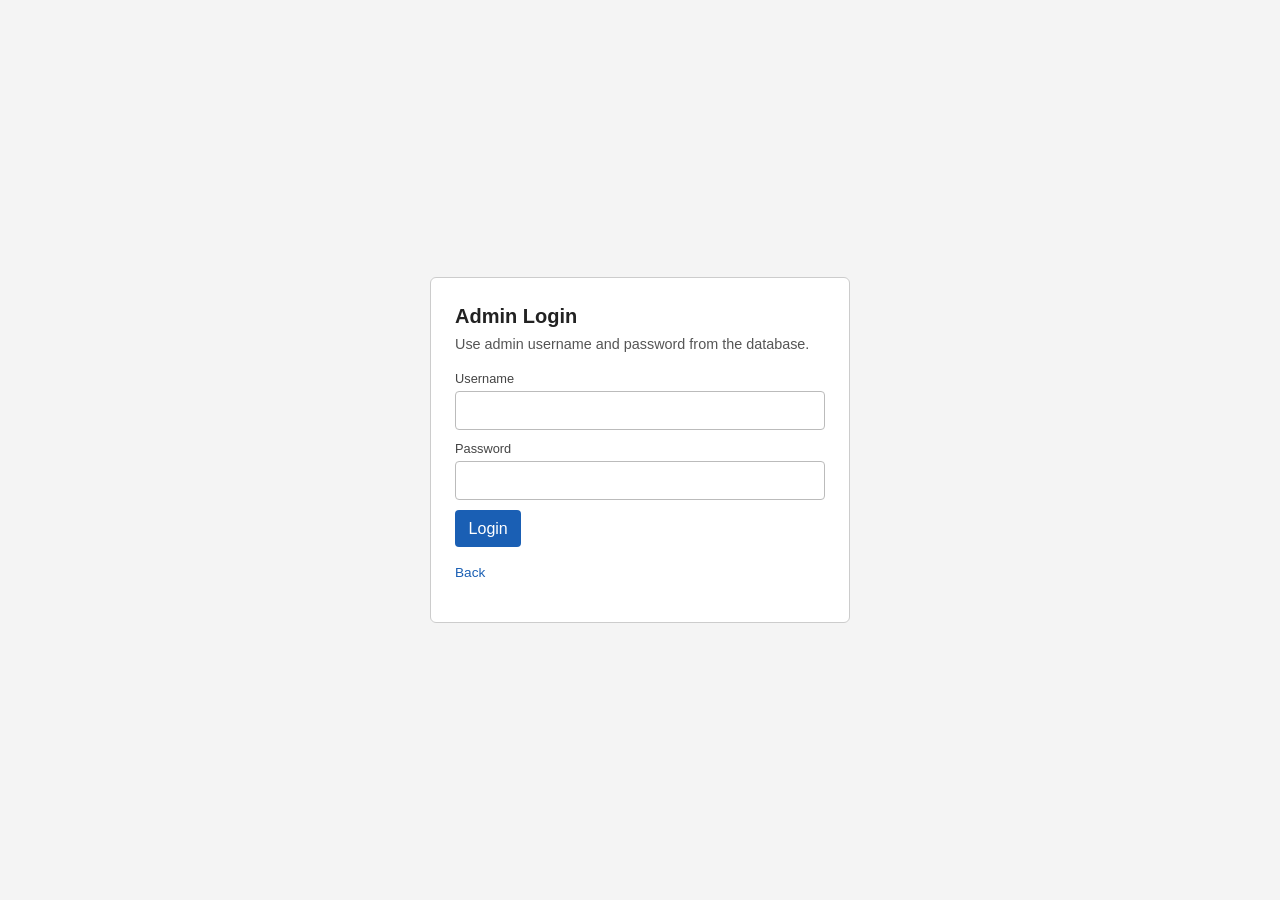
==== src/main/resources/static/admin-login.html @ 3849487b "e" ====
<!DOCTYPE html>
<html lang="en">
<head>
  <meta charset="UTF-8">
  <meta name="viewport" content="width=device-width, initial-scale=1.0">
  <title>Admin Login</title>
  <link rel="stylesheet" href="css/style.css">
</head>
<body class="center-page">
  <div class="card">
    <h1>Admin Login</h1>
    <p>Use admin username and password from the database.</p>
    <div id="msg" class="msg hidden"></div>
    <form id="form">
      <label>Username</label>
      <input id="username" required>
      <label>Password</label>
      <input id="password" type="password" required>
      <button class="btn" type="submit">Login</button>
    </form>
    <p style="margin-top:1rem;font-size:0.85rem"><a href="index.html">Back</a></p>
  </div>
  <script src="js/api.js"></script>
  <script>
    document.getElementById('form').addEventListener('submit', async e => {
      e.preventDefault();
      const msg = document.getElementById('msg');
      hideMsg(msg);
      try {
        const res = await api('/auth/admin/login', {
          method: 'POST',
          body: JSON.stringify({
            username: document.getElementById('username').value,
            password: document.getElementById('password').value
          })
        });
        if (!res.success) throw new Error(res.message);
        saveSession({ role: 'ADMIN', id: res.id, name: res.name });
        location.href = 'admin.html';
      } catch (err) {
        showMsg(msg, err.message, 'err');
      }
    });
  </script>
</body>
</html>
---- src/main/resources/static/css/style.css ----
* { box-sizing: border-box; margin: 0; padding: 0; }
body { font-family: Arial, sans-serif; background: #f4f4f4; color: #222; line-height: 1.4; }
a { color: #1a5fb4; text-decoration: none; }
a:hover { text-decoration: underline; }

.center-page { min-height: 100vh; display: flex; align-items: center; justify-content: center; padding: 1rem; }
.card { background: #fff; border: 1px solid #ccc; border-radius: 6px; padding: 1.5rem; width: 100%; max-width: 420px; }
.card h1 { font-size: 1.25rem; margin-bottom: 0.25rem; }
.card p { color: #555; font-size: 0.9rem; margin-bottom: 1rem; }

.layout { display: flex; min-height: 100vh; }
.sidebar { width: 200px; background: #2c3e50; color: #fff; padding: 1rem 0; flex-shrink: 0; }
.sidebar h2 { font-size: 0.95rem; padding: 0 1rem 0.75rem; border-bottom: 1px solid #445; margin-bottom: 0.5rem; }
.sidebar button, .sidebar a { display: block; width: 100%; text-align: left; background: none; border: none; color: #ddd; padding: 0.55rem 1rem; cursor: pointer; font-size: 0.85rem; }
.sidebar button:hover, .sidebar a:hover { background: #34495e; color: #fff; text-decoration: none; }
.sidebar .active { background: #1a5fb4; color: #fff; }
.sidebar .logout { margin-top: 1rem; border-top: 1px solid #445; padding-top: 0.5rem; color: #f88; }

.main { flex: 1; padding: 1rem 1.25rem; overflow: auto; }
.main h1 { font-size: 1.2rem; margin-bottom: 0.75rem; }
.panel { display: none; }
.panel.active { display: block; }

.row { display: flex; gap: 0.75rem; flex-wrap: wrap; margin-bottom: 0.75rem; }
.stats { display: flex; gap: 0.75rem; flex-wrap: wrap; margin-bottom: 1rem; }
.stat { background: #fff; border: 1px solid #ccc; border-radius: 4px; padding: 0.75rem 1rem; min-width: 120px; }
.stat strong { display: block; font-size: 1.1rem; }
.stat span { font-size: 0.75rem; color: #666; }

label { display: block; font-size: 0.8rem; margin-bottom: 0.2rem; color: #444; }
input, select, textarea, button.btn { font: inherit; }
input, select, textarea { width: 100%; padding: 0.45rem 0.5rem; border: 1px solid #bbb; border-radius: 4px; margin-bottom: 0.65rem; }
textarea { min-height: 80px; font-family: monospace; font-size: 0.8rem; }
.btn { background: #1a5fb4; color: #fff; border: none; border-radius: 4px; padding: 0.45rem 0.85rem; cursor: pointer; }
.btn:hover { background: #155a9c; }
.btn.secondary { background: #666; }
.btn.danger { background: #b33; }
.btn-sm { font-size: 0.8rem; padding: 0.3rem 0.55rem; }

table { width: 100%; border-collapse: collapse; background: #fff; font-size: 0.85rem; }
th, td { border: 1px solid #ccc; padding: 0.45rem 0.5rem; text-align: left; }
th { background: #e8e8e8; }
tr:nth-child(even) { background: #fafafa; }
.table-wrap { overflow: auto; margin-bottom: 1rem; }

.msg { padding: 0.5rem 0.75rem; border-radius: 4px; margin-bottom: 0.75rem; font-size: 0.85rem; }
.msg.ok { background: #e6f4ea; border: 1px solid #8bc; }
.msg.err { background: #fde8e8; border: 1px solid #d88; }
.msg.info { background: #eef5ff; border: 1px solid #9bf; }

.grid-2 { display: grid; grid-template-columns: 1fr 1fr; gap: 0.75rem; }
@media (max-width: 700px) { .layout { flex-direction: column; } .sidebar { width: 100%; } .grid-2 { grid-template-columns: 1fr; } }

.check-list { background: #fff; border: 1px solid #ccc; border-radius: 4px; padding: 0.5rem; max-height: 260px; overflow: auto; }
.check-list label { display: flex; gap: 0.5rem; align-items: flex-start; padding: 0.35rem 0; border-bottom: 1px solid #eee; font-size: 0.82rem; cursor: pointer; }
.check-list input { width: auto; margin: 0.15rem 0 0; }
.section-title { font-size: 0.95rem; margin: 0.75rem 0 0.35rem; }

.home-links { display: flex; flex-direction: column; gap: 0.75rem; margin-top: 1rem; }
.home-links a { display: block; text-align: center; padding: 0.75rem; background: #1a5fb4; color: #fff; border-radius: 4px; }
.home-links a.secondary { background: #555; }

.hidden { display: none !important; }
.detail-box { background: #fff; border: 1px solid #ccc; border-radius: 4px; padding: 0.75rem; margin-top: 0.75rem; font-size: 0.82rem; white-space: pre-wrap; }
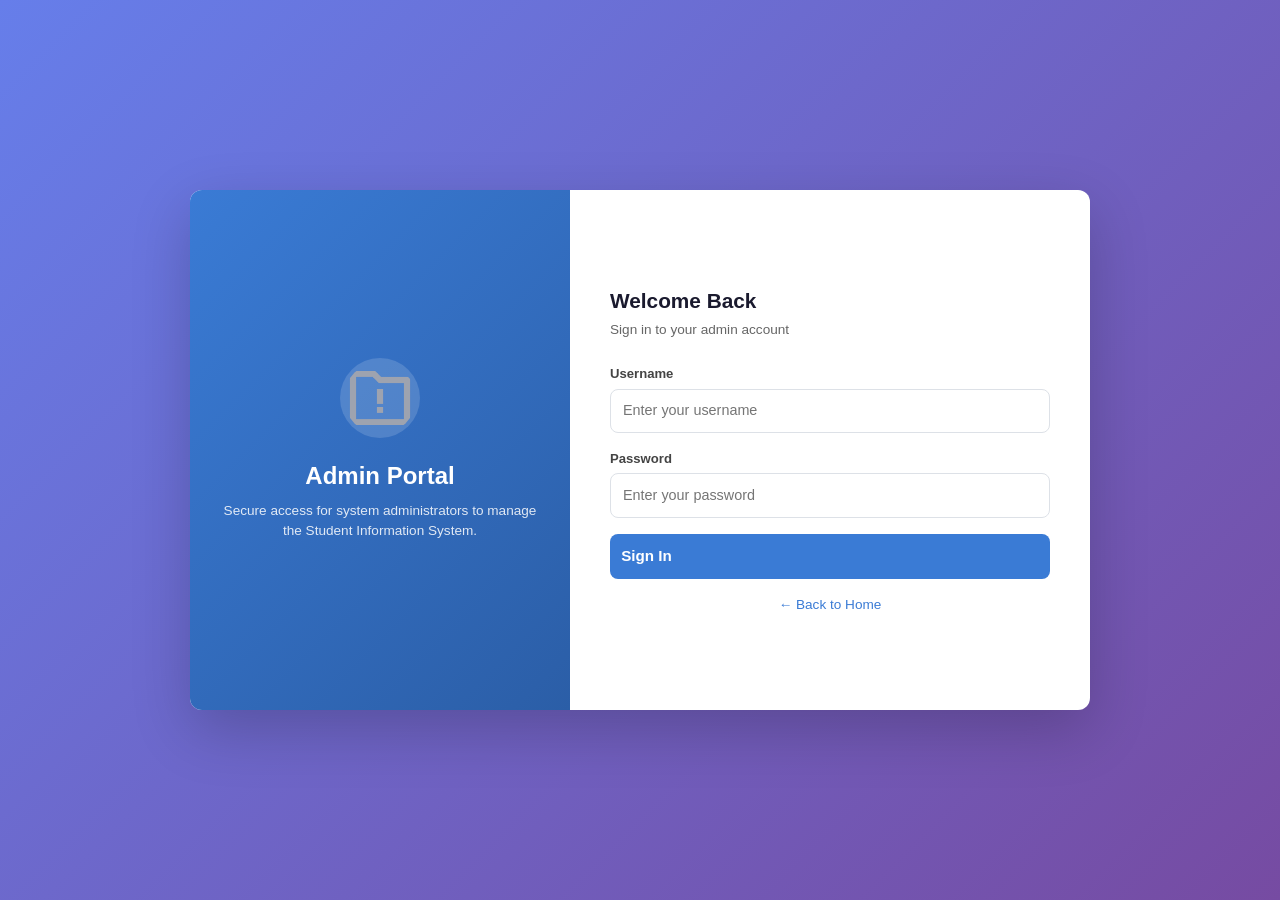
==== commit a6458887: "ui design update" ====
--- a/src/main/resources/static/admin-login.html
+++ b/src/main/resources/static/admin-login.html
@@ -3,22 +3,29 @@
 <head>
   <meta charset="UTF-8">
   <meta name="viewport" content="width=device-width, initial-scale=1.0">
-  <title>Admin Login</title>
+  <title>Admin Login - SIS</title>
   <link rel="stylesheet" href="css/style.css">
 </head>
 <body class="center-page">
-  <div class="card">
-    <h1>Admin Login</h1>
-    <p>Use admin username and password from the database.</p>
-    <div id="msg" class="msg hidden"></div>
-    <form id="form">
-      <label>Username</label>
-      <input id="username" required>
-      <label>Password</label>
-      <input id="password" type="password" required>
-      <button class="btn" type="submit">Login</button>
-    </form>
-    <p style="margin-top:1rem;font-size:0.85rem"><a href="index.html">Back</a></p>
+  <div class="login-wrap">
+    <div class="login-side">
+      <img src="assets/placeholder/Placeholder.png" alt="SIS Logo">
+      <h1>Admin Portal</h1>
+      <p>Secure access for system administrators to manage the Student Information System.</p>
+    </div>
+    <div class="login-form">
+      <h2>Welcome Back</h2>
+      <p class="subtitle">Sign in to your admin account</p>
+      <div id="msg" class="msg hidden"></div>
+      <form id="form">
+        <label>Username</label>
+        <input id="username" placeholder="Enter your username" required>
+        <label>Password</label>
+        <input id="password" type="password" placeholder="Enter your password" required>
+        <button class="btn" type="submit">Sign In</button>
+      </form>
+      <p class="back-link"><a href="index.html">← Back to Home</a></p>
+    </div>
   </div>
   <script src="js/api.js"></script>
   <script>
@@ -43,4 +50,4 @@
     });
   </script>
 </body>
-</html>
+</html>
--- a/src/main/resources/static/css/style.css
+++ b/src/main/resources/static/css/style.css
@@ -1,64 +1,163 @@
 * { box-sizing: border-box; margin: 0; padding: 0; }
-body { font-family: Arial, sans-serif; background: #f4f4f4; color: #222; line-height: 1.4; }
-a { color: #1a5fb4; text-decoration: none; }
+body { font-family: 'Segoe UI', Arial, sans-serif; background: #f0f2f5; color: #1a1a2e; line-height: 1.5; }
+a { color: #3a7bd5; text-decoration: none; }
 a:hover { text-decoration: underline; }
 
-.center-page { min-height: 100vh; display: flex; align-items: center; justify-content: center; padding: 1rem; }
-.card { background: #fff; border: 1px solid #ccc; border-radius: 6px; padding: 1.5rem; width: 100%; max-width: 420px; }
-.card h1 { font-size: 1.25rem; margin-bottom: 0.25rem; }
-.card p { color: #555; font-size: 0.9rem; margin-bottom: 1rem; }
+/* ===== LANDING / LOGIN PAGES ===== */
+.center-page { min-height: 100vh; display: flex; align-items: center; justify-content: center; padding: 1rem; background: linear-gradient(135deg, #667eea 0%, #764ba2 100%); }
+.login-wrap { display: flex; background: #fff; border-radius: 12px; box-shadow: 0 20px 60px rgba(0,0,0,0.2); overflow: hidden; max-width: 900px; width: 100%; min-height: 520px; }
+.login-side { width: 380px; flex-shrink: 0; background: linear-gradient(135deg, #3a7bd5 0%, #2b5ea7 100%); display: flex; flex-direction: column; align-items: center; justify-content: center; padding: 2rem; color: #fff; text-align: center; }
+.login-side img { width: 80px; height: 80px; border-radius: 50%; object-fit: cover; margin-bottom: 1.25rem; background: rgba(255,255,255,0.15); padding: 4px; }
+.login-side h1 { font-size: 1.5rem; font-weight: 700; margin-bottom: 0.4rem; }
+.login-side p { font-size: 0.85rem; opacity: 0.85; }
+.login-form { flex: 1; padding: 2.5rem 2.5rem; display: flex; flex-direction: column; justify-content: center; }
+.login-form h2 { font-size: 1.3rem; margin-bottom: 0.25rem; color: #1a1a2e; }
+.login-form .subtitle { font-size: 0.85rem; color: #666; margin-bottom: 1.5rem; }
+.login-form label { display: block; font-size: 0.82rem; font-weight: 600; color: #444; margin-bottom: 0.3rem; }
+.login-form input, .login-form select { width: 100%; padding: 0.65rem 0.75rem; border: 1.5px solid #dde1e7; border-radius: 8px; margin-bottom: 1rem; font-size: 0.9rem; transition: border-color 0.2s; }
+.login-form input:focus, .login-form select:focus { outline: none; border-color: #3a7bd5; box-shadow: 0 0 0 3px rgba(58,123,213,0.12); }
+.login-form .btn { width: 100%; padding: 0.7rem; background: #3a7bd5; color: #fff; border: none; border-radius: 8px; font-size: 0.95rem; font-weight: 600; cursor: pointer; transition: background 0.2s; }
+.login-form .btn:hover { background: #2b5ea7; }
+.login-form .back-link { text-align: center; margin-top: 1rem; font-size: 0.85rem; }
+@media (max-width: 700px) { .login-side { display: none; } .login-form { padding: 2rem 1.5rem; } }
 
+/* ===== HOME LANDING ===== */
+.landing { min-height: 100vh; background: linear-gradient(135deg, #667eea 0%, #764ba2 100%); display: flex; align-items: center; justify-content: center; padding: 1rem; }
+.landing-card { background: #fff; border-radius: 16px; box-shadow: 0 20px 60px rgba(0,0,0,0.25); max-width: 520px; width: 100%; padding: 2.5rem; text-align: center; }
+.landing-card img { width: 90px; height: 90px; border-radius: 50%; object-fit: cover; margin-bottom: 1rem; box-shadow: 0 4px 12px rgba(0,0,0,0.1); }
+.landing-card h1 { font-size: 1.6rem; color: #1a1a2e; margin-bottom: 0.3rem; }
+.landing-card .tagline { font-size: 0.9rem; color: #666; margin-bottom: 1.5rem; }
+.landing-links { display: flex; flex-direction: column; gap: 0.75rem; }
+.landing-links a { display: block; padding: 0.8rem; border-radius: 8px; font-size: 0.95rem; font-weight: 600; transition: transform 0.15s; }
+.landing-links a:hover { transform: translateY(-1px); text-decoration: none; }
+.landing-links .btn-primary { background: #3a7bd5; color: #fff; }
+.landing-links .btn-primary:hover { background: #2b5ea7; }
+.landing-links .btn-secondary { background: #f0f2f5; color: #444; }
+.landing-links .btn-secondary:hover { background: #e4e6ea; }
+
+/* ===== PORTAL LAYOUT ===== */
 .layout { display: flex; min-height: 100vh; }
-.sidebar { width: 200px; background: #2c3e50; color: #fff; padding: 1rem 0; flex-shrink: 0; }
-.sidebar h2 { font-size: 0.95rem; padding: 0 1rem 0.75rem; border-bottom: 1px solid #445; margin-bottom: 0.5rem; }
-.sidebar button, .sidebar a { display: block; width: 100%; text-align: left; background: none; border: none; color: #ddd; padding: 0.55rem 1rem; cursor: pointer; font-size: 0.85rem; }
-.sidebar button:hover, .sidebar a:hover { background: #34495e; color: #fff; text-decoration: none; }
-.sidebar .active { background: #1a5fb4; color: #fff; }
-.sidebar .logout { margin-top: 1rem; border-top: 1px solid #445; padding-top: 0.5rem; color: #f88; }
 
-.main { flex: 1; padding: 1rem 1.25rem; overflow: auto; }
-.main h1 { font-size: 1.2rem; margin-bottom: 0.75rem; }
+/* Sidebar */
+.sidebar { width: 230px; background: #1a1a2e; color: #fff; padding: 0; flex-shrink: 0; display: flex; flex-direction: column; }
+.sidebar-header { padding: 1.25rem 1rem; border-bottom: 1px solid rgba(255,255,255,0.08); text-align: center; }
+.sidebar-header img { width: 46px; height: 46px; border-radius: 50%; object-fit: cover; margin-bottom: 0.5rem; background: rgba(255,255,255,0.1); padding: 2px; }
+.sidebar-header h3 { font-size: 0.9rem; font-weight: 600; }
+.sidebar-header .role-badge { display: inline-block; padding: 0.15rem 0.6rem; border-radius: 10px; font-size: 0.7rem; font-weight: 600; margin-top: 0.25rem; background: rgba(58,123,213,0.3); color: #8ab4f8; }
+.sidebar-nav { flex: 1; padding: 0.5rem 0; }
+.sidebar-nav button, .sidebar-nav a { display: flex; align-items: center; gap: 0.6rem; width: 100%; text-align: left; background: none; border: none; color: #b0b0c8; padding: 0.65rem 1.25rem; cursor: pointer; font-size: 0.85rem; transition: all 0.15s; }
+.sidebar-nav button:hover, .sidebar-nav a:hover { background: rgba(255,255,255,0.06); color: #fff; text-decoration: none; }
+.sidebar-nav .active { background: rgba(58,123,213,0.2); color: #8ab4f8; border-right: 3px solid #3a7bd5; }
+.sidebar-nav .nav-icon { font-size: 1.1rem; width: 22px; text-align: center; }
+.sidebar-footer { border-top: 1px solid rgba(255,255,255,0.08); padding: 0.5rem 0; }
+.sidebar-footer .logout { color: #f88; }
+
+/* Main */
+.main { flex: 1; padding: 1.25rem 1.5rem; overflow: auto; background: #f0f2f5; }
+.main-header { display: flex; align-items: center; justify-content: space-between; margin-bottom: 1.25rem; }
+.main-header h1 { font-size: 1.3rem; color: #1a1a2e; }
+.main-header .breadcrumb { font-size: 0.8rem; color: #888; }
 .panel { display: none; }
 .panel.active { display: block; }
 
-.row { display: flex; gap: 0.75rem; flex-wrap: wrap; margin-bottom: 0.75rem; }
-.stats { display: flex; gap: 0.75rem; flex-wrap: wrap; margin-bottom: 1rem; }
-.stat { background: #fff; border: 1px solid #ccc; border-radius: 4px; padding: 0.75rem 1rem; min-width: 120px; }
-.stat strong { display: block; font-size: 1.1rem; }
-.stat span { font-size: 0.75rem; color: #666; }
+/* Cards */
+.card { background: #fff; border: none; border-radius: 10px; box-shadow: 0 2px 8px rgba(0,0,0,0.06); }
+.card-header { padding: 1rem 1.25rem; border-bottom: 1px solid #f0f2f5; font-weight: 600; font-size: 0.9rem; color: #444; }
+.card-body { padding: 1.25rem; }
 
-label { display: block; font-size: 0.8rem; margin-bottom: 0.2rem; color: #444; }
+/* Stats */
+.stats { display: grid; grid-template-columns: repeat(auto-fill, minmax(150px, 1fr)); gap: 0.85rem; margin-bottom: 1.25rem; }
+.stat { background: #fff; border: none; border-radius: 10px; padding: 1rem 1.1rem; box-shadow: 0 2px 8px rgba(0,0,0,0.05); }
+.stat strong { display: block; font-size: 1.3rem; color: #1a1a2e; margin-bottom: 0.15rem; }
+.stat span { font-size: 0.75rem; color: #888; text-transform: uppercase; letter-spacing: 0.5px; font-weight: 600; }
+
+/* Forms */
+.form-group { margin-bottom: 0.75rem; }
+label { display: block; font-size: 0.8rem; font-weight: 600; margin-bottom: 0.25rem; color: #555; }
 input, select, textarea, button.btn { font: inherit; }
-input, select, textarea { width: 100%; padding: 0.45rem 0.5rem; border: 1px solid #bbb; border-radius: 4px; margin-bottom: 0.65rem; }
-textarea { min-height: 80px; font-family: monospace; font-size: 0.8rem; }
-.btn { background: #1a5fb4; color: #fff; border: none; border-radius: 4px; padding: 0.45rem 0.85rem; cursor: pointer; }
-.btn:hover { background: #155a9c; }
-.btn.secondary { background: #666; }
-.btn.danger { background: #b33; }
-.btn-sm { font-size: 0.8rem; padding: 0.3rem 0.55rem; }
+input, select, textarea { width: 100%; padding: 0.55rem 0.65rem; border: 1.5px solid #dde1e7; border-radius: 8px; margin-bottom: 0.5rem; font-size: 0.88rem; transition: border-color 0.2s; background: #fff; }
+input:focus, select:focus, textarea:focus { outline: none; border-color: #3a7bd5; box-shadow: 0 0 0 3px rgba(58,123,213,0.1); }
+textarea { min-height: 70px; font-family: monospace; font-size: 0.82rem; }
+.btn { background: #3a7bd5; color: #fff; border: none; border-radius: 8px; padding: 0.5rem 0.9rem; cursor: pointer; font-size: 0.88rem; font-weight: 600; transition: all 0.15s; display: inline-flex; align-items: center; gap: 0.35rem; }
+.btn:hover { background: #2b5ea7; transform: translateY(-1px); box-shadow: 0 4px 12px rgba(58,123,213,0.25); }
+.btn.secondary { background: #f0f2f5; color: #444; }
+.btn.secondary:hover { background: #e4e6ea; box-shadow: none; transform: none; }
+.btn.danger { background: #e74c3c; }
+.btn.danger:hover { background: #c0392b; box-shadow: 0 4px 12px rgba(231,76,60,0.25); }
+.btn-sm { font-size: 0.8rem; padding: 0.35rem 0.6rem; }
+.btn-success { background: #27ae60; }
+.btn-success:hover { background: #229954; box-shadow: 0 4px 12px rgba(39,174,96,0.25); }
 
+/* Tables */
+.table-wrap { overflow-x: auto; margin-bottom: 1rem; border-radius: 10px; box-shadow: 0 2px 8px rgba(0,0,0,0.05); }
 table { width: 100%; border-collapse: collapse; background: #fff; font-size: 0.85rem; }
-th, td { border: 1px solid #ccc; padding: 0.45rem 0.5rem; text-align: left; }
-th { background: #e8e8e8; }
-tr:nth-child(even) { background: #fafafa; }
-.table-wrap { overflow: auto; margin-bottom: 1rem; }
+th, td { border: none; border-bottom: 1px solid #f0f2f5; padding: 0.65rem 0.75rem; text-align: left; }
+th { background: #f8f9fa; color: #555; font-weight: 600; font-size: 0.78rem; text-transform: uppercase; letter-spacing: 0.4px; }
+tr:last-child td { border-bottom: none; }
+tr:hover td { background: #f8f9ff; }
+tr:nth-child(even) td { background: #fafbfc; }
+tr:nth-child(even):hover td { background: #f0f2ff; }
 
-.msg { padding: 0.5rem 0.75rem; border-radius: 4px; margin-bottom: 0.75rem; font-size: 0.85rem; }
-.msg.ok { background: #e6f4ea; border: 1px solid #8bc; }
-.msg.err { background: #fde8e8; border: 1px solid #d88; }
-.msg.info { background: #eef5ff; border: 1px solid #9bf; }
+/* Messages */
+.msg { padding: 0.65rem 0.85rem; border-radius: 8px; margin-bottom: 0.75rem; font-size: 0.85rem; display: flex; align-items: center; gap: 0.5rem; }
+.msg.ok { background: #e8f8f0; border: 1px solid #a3d9b1; color: #1a7a3a; }
+.msg.err { background: #fde8e8; border: 1px solid #f5a5a5; color: #a33; }
+.msg.info { background: #eef5ff; border: 1px solid #a3c5ff; color: #2b5ea7; }
 
-.grid-2 { display: grid; grid-template-columns: 1fr 1fr; gap: 0.75rem; }
+/* Filters */
+.filters { background: #fff; border-radius: 10px; padding: 1rem 1.25rem; margin-bottom: 1rem; box-shadow: 0 2px 8px rgba(0,0,0,0.05); }
+.filters .grid-2, .filters .grid-3, .filters .grid-4 { margin-bottom: 0; }
+.filters input, .filters select { margin-bottom: 0.5rem; }
+.filters .row { margin-bottom: 0; align-items: end; }
+
+/* Grid */
+.grid-2 { display: grid; grid-template-columns: 1fr 1fr; gap: 0.85rem; }
+.grid-3 { display: grid; grid-template-columns: repeat(3, 1fr); gap: 0.85rem; }
+.grid-4 { display: grid; grid-template-columns: repeat(4, 1fr); gap: 0.85rem; }
+@media (max-width: 900px) { .grid-3, .grid-4 { grid-template-columns: 1fr 1fr; } }
 @media (max-width: 700px) { .layout { flex-direction: column; } .sidebar { width: 100%; } .grid-2 { grid-template-columns: 1fr; } }
 
-.check-list { background: #fff; border: 1px solid #ccc; border-radius: 4px; padding: 0.5rem; max-height: 260px; overflow: auto; }
-.check-list label { display: flex; gap: 0.5rem; align-items: flex-start; padding: 0.35rem 0; border-bottom: 1px solid #eee; font-size: 0.82rem; cursor: pointer; }
-.check-list input { width: auto; margin: 0.15rem 0 0; }
-.section-title { font-size: 0.95rem; margin: 0.75rem 0 0.35rem; }
+.row { display: flex; gap: 0.75rem; flex-wrap: wrap; margin-bottom: 0.75rem; }
 
-.home-links { display: flex; flex-direction: column; gap: 0.75rem; margin-top: 1rem; }
-.home-links a { display: block; text-align: center; padding: 0.75rem; background: #1a5fb4; color: #fff; border-radius: 4px; }
-.home-links a.secondary { background: #555; }
+/* Sub-panel / Details */
+.sub-panel { background: #fff; border: none; border-radius: 10px; box-shadow: 0 2px 12px rgba(0,0,0,0.08); padding: 1.25rem; margin-top: 1rem; }
+.sub-panel h2 { font-size: 1rem; margin-bottom: 0.5rem; }
+.detail-box { background: #fff; border: none; border-radius: 10px; box-shadow: 0 2px 8px rgba(0,0,0,0.05); padding: 1rem; margin-top: 0.75rem; font-size: 0.82rem; white-space: pre-wrap; }
+.term-banner { background: #eef5ff; border: 1px solid #a3c5ff; border-radius: 8px; padding: 0.7rem 1rem; margin-bottom: 1rem; font-size: 0.85rem; }
 
+/* Misc */
+.readonly-field { background: #f5f6f8; color: #666; cursor: not-allowed; }
 .hidden { display: none !important; }
-.detail-box { background: #fff; border: 1px solid #ccc; border-radius: 4px; padding: 0.75rem; margin-top: 0.75rem; font-size: 0.82rem; white-space: pre-wrap; }
+.section-title { font-size: 0.95rem; font-weight: 700; margin: 1rem 0 0.5rem; color: #1a1a2e; }
+.fieldset-title { font-size: 0.9rem; font-weight: 700; margin-bottom: 0.5rem; color: #333; padding-bottom: 0.25rem; border-bottom: 2px solid #3a7bd5; display: inline-block; }
+.form-actions { display: flex; gap: 0.5rem; flex-wrap: wrap; margin-top: 0.5rem; }
+.check-list { background: #fff; border: 1px solid #e0e0e0; border-radius: 8px; padding: 0.5rem; max-height: 260px; overflow: auto; }
+.check-list label { display: flex; gap: 0.5rem; align-items: flex-start; padding: 0.4rem 0; border-bottom: 1px solid #f0f2f5; font-size: 0.84rem; cursor: pointer; font-weight: 400; }
+.check-list input { width: auto; margin: 0.2rem 0 0; }
+.history-block { margin-top: 0.75rem; }
+.repeater-wrap { margin: 0.5rem 0 0.75rem; }
+.repeater-row { background: #fafbfc; border: 1px solid #e8e8e8; border-radius: 8px; padding: 0.65rem; margin-bottom: 0.5rem; }
+.repeater-row input, .repeater-row select { margin-bottom: 0.35rem; }
+
+/* Welcome banner */
+.welcome-card { background: linear-gradient(135deg, #3a7bd5 0%, #2b5ea7 100%); border-radius: 12px; padding: 1.5rem; color: #fff; margin-bottom: 1.25rem; }
+.welcome-card h2 { font-size: 1.2rem; margin-bottom: 0.3rem; }
+.welcome-card p { font-size: 0.85rem; opacity: 0.9; }
+
+/* Icon placeholders using unicode/emoji since we don't have icon library */
+.nav-icon-dashboard::before { content: "📊"; }
+.nav-icon-students::before { content: "👨‍🎓"; }
+.nav-icon-faculty::before { content: "👨‍🏫"; }
+.nav-icon-courses::before { content: "📚"; }
+.nav-icon-schedules::before { content: "📅"; }
+.nav-icon-sections::before { content: "🏫"; }
+.nav-icon-programs::before { content: "🎓"; }
+.nav-icon-departments::before { content: "🏢"; }
+.nav-icon-term::before { content: "📆"; }
+.nav-icon-accounts::before { content: "🔑"; }
+.nav-icon-grades::before { content: "📝"; }
+.nav-icon-enrollment::before { content: "📋"; }
+.nav-icon-history::before { content: "📜"; }
+.nav-icon-profile::before { content: "👤"; }
+.nav-icon-classes::before { content: "👥"; }
+.nav-icon-formula::before { content: "⚙️"; }
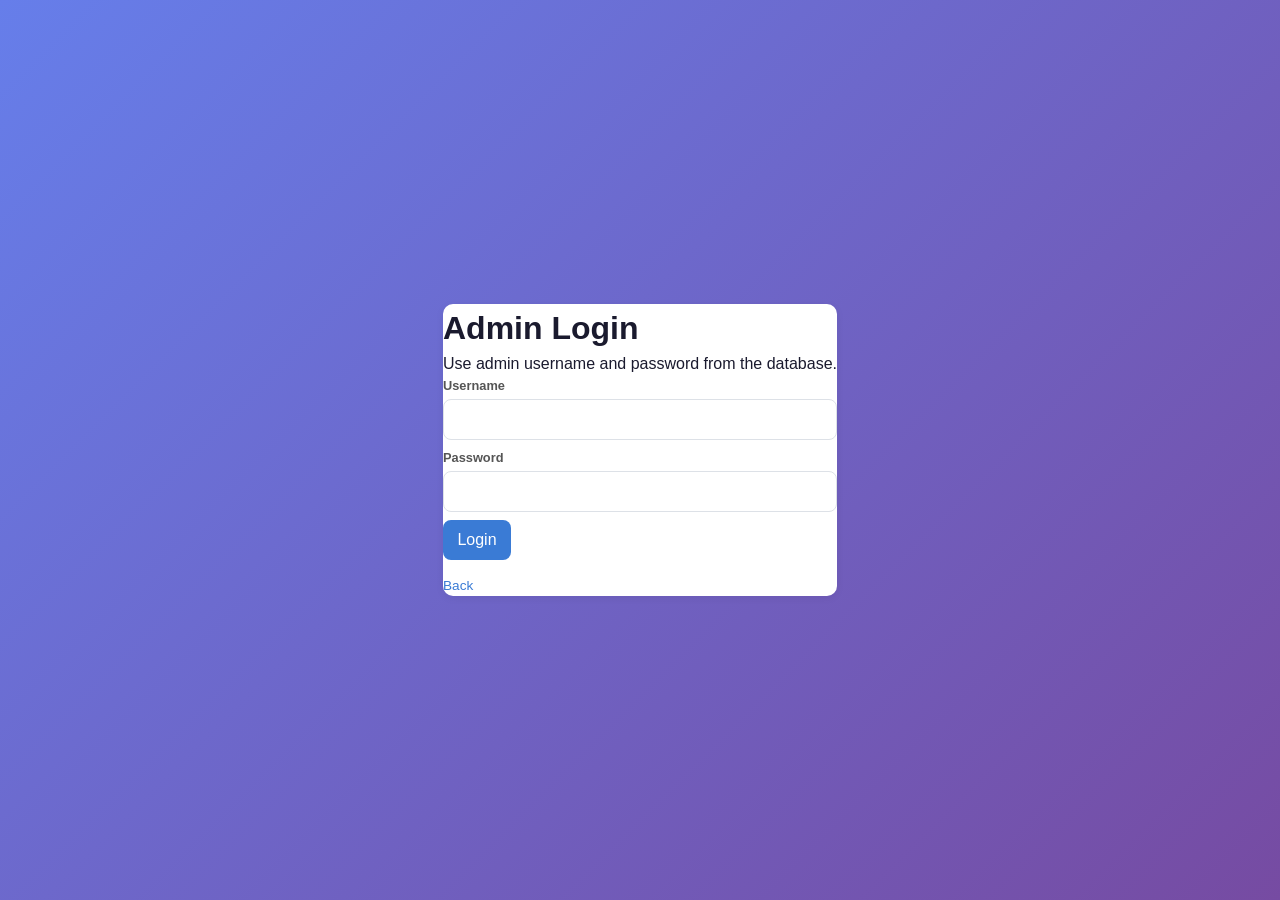
==== commit e4fd9a73: "redo" ====
--- a/src/main/resources/static/admin-login.html
+++ b/src/main/resources/static/admin-login.html
@@ -3,29 +3,22 @@
 <head>
   <meta charset="UTF-8">
   <meta name="viewport" content="width=device-width, initial-scale=1.0">
-  <title>Admin Login - SIS</title>
+  <title>Admin Login</title>
   <link rel="stylesheet" href="css/style.css">
 </head>
 <body class="center-page">
-  <div class="login-wrap">
-    <div class="login-side">
-      <img src="assets/placeholder/Placeholder.png" alt="SIS Logo">
-      <h1>Admin Portal</h1>
-      <p>Secure access for system administrators to manage the Student Information System.</p>
-    </div>
-    <div class="login-form">
-      <h2>Welcome Back</h2>
-      <p class="subtitle">Sign in to your admin account</p>
-      <div id="msg" class="msg hidden"></div>
-      <form id="form">
-        <label>Username</label>
-        <input id="username" placeholder="Enter your username" required>
-        <label>Password</label>
-        <input id="password" type="password" placeholder="Enter your password" required>
-        <button class="btn" type="submit">Sign In</button>
-      </form>
-      <p class="back-link"><a href="index.html">← Back to Home</a></p>
-    </div>
+  <div class="card">
+    <h1>Admin Login</h1>
+    <p>Use admin username and password from the database.</p>
+    <div id="msg" class="msg hidden"></div>
+    <form id="form">
+      <label>Username</label>
+      <input id="username" required>
+      <label>Password</label>
+      <input id="password" type="password" required>
+      <button class="btn" type="submit">Login</button>
+    </form>
+    <p style="margin-top:1rem;font-size:0.85rem"><a href="index.html">Back</a></p>
   </div>
   <script src="js/api.js"></script>
   <script>
@@ -50,4 +43,4 @@
     });
   </script>
 </body>
-</html>+</html>
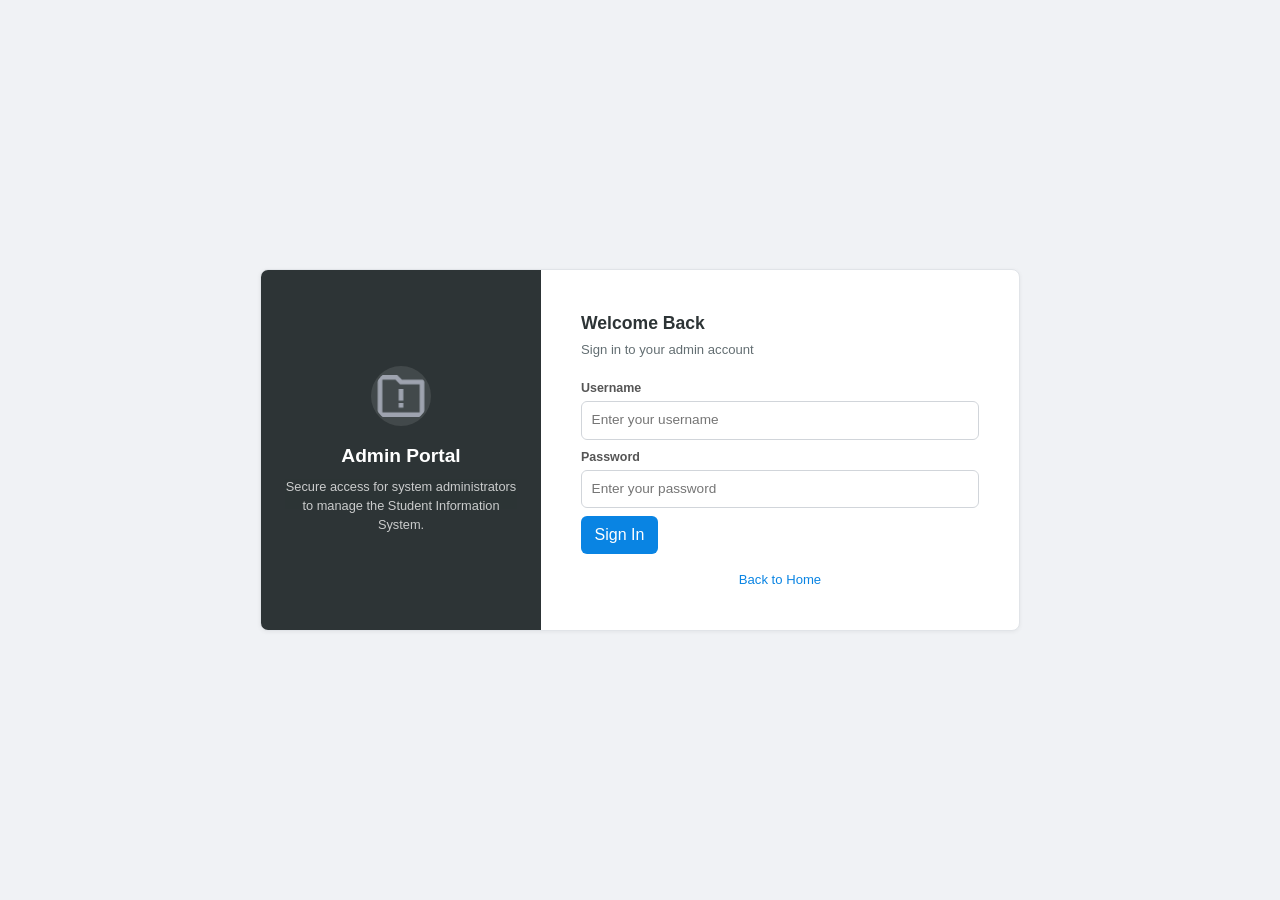
==== commit 7ff42b04: "update ui" ====
--- a/src/main/resources/static/admin-login.html
+++ b/src/main/resources/static/admin-login.html
@@ -3,22 +3,29 @@
 <head>
   <meta charset="UTF-8">
   <meta name="viewport" content="width=device-width, initial-scale=1.0">
-  <title>Admin Login</title>
+  <title>Admin Login - SIS</title>
   <link rel="stylesheet" href="css/style.css">
 </head>
 <body class="center-page">
-  <div class="card">
-    <h1>Admin Login</h1>
-    <p>Use admin username and password from the database.</p>
-    <div id="msg" class="msg hidden"></div>
-    <form id="form">
-      <label>Username</label>
-      <input id="username" required>
-      <label>Password</label>
-      <input id="password" type="password" required>
-      <button class="btn" type="submit">Login</button>
-    </form>
-    <p style="margin-top:1rem;font-size:0.85rem"><a href="index.html">Back</a></p>
+  <div class="card wide">
+    <div class="card-side">
+      <img src="assets/placeholder/Placeholder.png" alt="SIS Logo">
+      <h1>Admin Portal</h1>
+      <p>Secure access for system administrators to manage the Student Information System.</p>
+    </div>
+    <div class="card-form">
+      <h2>Welcome Back</h2>
+      <p class="subtitle">Sign in to your admin account</p>
+      <div id="msg" class="msg hidden"></div>
+      <form id="form">
+        <label>Username</label>
+        <input id="username" placeholder="Enter your username" required>
+        <label>Password</label>
+        <input id="password" type="password" placeholder="Enter your password" required>
+        <button class="btn" type="submit">Sign In</button>
+      </form>
+      <p style="margin-top:1rem;font-size:0.82rem;text-align:center"><a href="index.html">Back to Home</a></p>
+    </div>
   </div>
   <script src="js/api.js"></script>
   <script>
@@ -43,4 +50,4 @@
     });
   </script>
 </body>
-</html>
+</html>
--- a/src/main/resources/static/css/style.css
+++ b/src/main/resources/static/css/style.css
@@ -1,163 +1,125 @@
 * { box-sizing: border-box; margin: 0; padding: 0; }
-body { font-family: 'Segoe UI', Arial, sans-serif; background: #f0f2f5; color: #1a1a2e; line-height: 1.5; }
-a { color: #3a7bd5; text-decoration: none; }
+body { font-family: 'Segoe UI', Arial, sans-serif; background: #f0f2f5; color: #2d3436; line-height: 1.5; }
+a { color: #0984e3; text-decoration: none; }
 a:hover { text-decoration: underline; }
 
 /* ===== LANDING / LOGIN PAGES ===== */
-.center-page { min-height: 100vh; display: flex; align-items: center; justify-content: center; padding: 1rem; background: linear-gradient(135deg, #667eea 0%, #764ba2 100%); }
-.login-wrap { display: flex; background: #fff; border-radius: 12px; box-shadow: 0 20px 60px rgba(0,0,0,0.2); overflow: hidden; max-width: 900px; width: 100%; min-height: 520px; }
-.login-side { width: 380px; flex-shrink: 0; background: linear-gradient(135deg, #3a7bd5 0%, #2b5ea7 100%); display: flex; flex-direction: column; align-items: center; justify-content: center; padding: 2rem; color: #fff; text-align: center; }
-.login-side img { width: 80px; height: 80px; border-radius: 50%; object-fit: cover; margin-bottom: 1.25rem; background: rgba(255,255,255,0.15); padding: 4px; }
-.login-side h1 { font-size: 1.5rem; font-weight: 700; margin-bottom: 0.4rem; }
-.login-side p { font-size: 0.85rem; opacity: 0.85; }
-.login-form { flex: 1; padding: 2.5rem 2.5rem; display: flex; flex-direction: column; justify-content: center; }
-.login-form h2 { font-size: 1.3rem; margin-bottom: 0.25rem; color: #1a1a2e; }
-.login-form .subtitle { font-size: 0.85rem; color: #666; margin-bottom: 1.5rem; }
-.login-form label { display: block; font-size: 0.82rem; font-weight: 600; color: #444; margin-bottom: 0.3rem; }
-.login-form input, .login-form select { width: 100%; padding: 0.65rem 0.75rem; border: 1.5px solid #dde1e7; border-radius: 8px; margin-bottom: 1rem; font-size: 0.9rem; transition: border-color 0.2s; }
-.login-form input:focus, .login-form select:focus { outline: none; border-color: #3a7bd5; box-shadow: 0 0 0 3px rgba(58,123,213,0.12); }
-.login-form .btn { width: 100%; padding: 0.7rem; background: #3a7bd5; color: #fff; border: none; border-radius: 8px; font-size: 0.95rem; font-weight: 600; cursor: pointer; transition: background 0.2s; }
-.login-form .btn:hover { background: #2b5ea7; }
-.login-form .back-link { text-align: center; margin-top: 1rem; font-size: 0.85rem; }
-@media (max-width: 700px) { .login-side { display: none; } .login-form { padding: 2rem 1.5rem; } }
+.center-page { min-height: 100vh; display: flex; align-items: center; justify-content: center; padding: 1rem; background: #f0f2f5; }
+.card { background: #fff; border: 1px solid #e1e4e8; border-radius: 8px; padding: 2rem; width: 100%; max-width: 400px; box-shadow: 0 1px 4px rgba(0,0,0,0.06); }
+.card.wide { max-width: 760px; padding: 0; overflow: hidden; display: flex; }
+.card-side { width: 280px; flex-shrink: 0; background: #2d3436; color: #fff; padding: 2.5rem 1.5rem; display: flex; flex-direction: column; align-items: center; justify-content: center; text-align: center; }
+.card-side img { width: 60px; height: 60px; border-radius: 50%; object-fit: cover; margin-bottom: 1rem; background: rgba(255,255,255,0.1); padding: 2px; }
+.card-side h1 { font-size: 1.2rem; margin-bottom: 0.4rem; }
+.card-side p { font-size: 0.8rem; opacity: 0.75; }
+.card-form { flex: 1; padding: 2.5rem; }
+.card-form h2 { font-size: 1.1rem; margin-bottom: 0.2rem; }
+.card-form .subtitle { font-size: 0.82rem; color: #636e72; margin-bottom: 1.25rem; }
+@media (max-width: 700px) { .card-side { display: none; } .card.wide { max-width: 400px; } }
 
 /* ===== HOME LANDING ===== */
-.landing { min-height: 100vh; background: linear-gradient(135deg, #667eea 0%, #764ba2 100%); display: flex; align-items: center; justify-content: center; padding: 1rem; }
-.landing-card { background: #fff; border-radius: 16px; box-shadow: 0 20px 60px rgba(0,0,0,0.25); max-width: 520px; width: 100%; padding: 2.5rem; text-align: center; }
-.landing-card img { width: 90px; height: 90px; border-radius: 50%; object-fit: cover; margin-bottom: 1rem; box-shadow: 0 4px 12px rgba(0,0,0,0.1); }
-.landing-card h1 { font-size: 1.6rem; color: #1a1a2e; margin-bottom: 0.3rem; }
-.landing-card .tagline { font-size: 0.9rem; color: #666; margin-bottom: 1.5rem; }
-.landing-links { display: flex; flex-direction: column; gap: 0.75rem; }
-.landing-links a { display: block; padding: 0.8rem; border-radius: 8px; font-size: 0.95rem; font-weight: 600; transition: transform 0.15s; }
-.landing-links a:hover { transform: translateY(-1px); text-decoration: none; }
-.landing-links .btn-primary { background: #3a7bd5; color: #fff; }
-.landing-links .btn-primary:hover { background: #2b5ea7; }
-.landing-links .btn-secondary { background: #f0f2f5; color: #444; }
-.landing-links .btn-secondary:hover { background: #e4e6ea; }
+.landing-card { background: #fff; border: 1px solid #e1e4e8; border-radius: 8px; padding: 2.5rem; text-align: center; max-width: 420px; width: 100%; box-shadow: 0 1px 4px rgba(0,0,0,0.06); }
+.landing-card img { width: 68px; height: 68px; border-radius: 50%; object-fit: cover; margin-bottom: 1rem; }
+.landing-card h1 { font-size: 1.3rem; margin-bottom: 0.3rem; }
+.landing-card .tagline { font-size: 0.85rem; color: #636e72; margin-bottom: 1.5rem; }
+.home-links { display: flex; flex-direction: column; gap: 0.65rem; }
+.home-links a { display: block; padding: 0.7rem; border-radius: 6px; font-size: 0.9rem; font-weight: 500; text-align: center; }
+.home-links a:hover { text-decoration: none; }
+.home-links .btn-primary { background: #0984e3; color: #fff; }
+.home-links .btn-primary:hover { background: #0773c5; }
+.home-links .btn-secondary { background: #f0f2f5; color: #2d3436; }
+.home-links .btn-secondary:hover { background: #e4e6ea; }
 
 /* ===== PORTAL LAYOUT ===== */
 .layout { display: flex; min-height: 100vh; }
 
 /* Sidebar */
-.sidebar { width: 230px; background: #1a1a2e; color: #fff; padding: 0; flex-shrink: 0; display: flex; flex-direction: column; }
+.sidebar { width: 220px; background: #2d3436; color: #fff; flex-shrink: 0; display: flex; flex-direction: column; }
 .sidebar-header { padding: 1.25rem 1rem; border-bottom: 1px solid rgba(255,255,255,0.08); text-align: center; }
-.sidebar-header img { width: 46px; height: 46px; border-radius: 50%; object-fit: cover; margin-bottom: 0.5rem; background: rgba(255,255,255,0.1); padding: 2px; }
-.sidebar-header h3 { font-size: 0.9rem; font-weight: 600; }
-.sidebar-header .role-badge { display: inline-block; padding: 0.15rem 0.6rem; border-radius: 10px; font-size: 0.7rem; font-weight: 600; margin-top: 0.25rem; background: rgba(58,123,213,0.3); color: #8ab4f8; }
+.sidebar-header img { width: 42px; height: 42px; border-radius: 50%; object-fit: cover; margin-bottom: 0.4rem; background: rgba(255,255,255,0.08); padding: 2px; }
+.sidebar-header h3 { font-size: 0.85rem; font-weight: 600; }
+.sidebar-header .role-badge { display: inline-block; padding: 0.1rem 0.5rem; border-radius: 8px; font-size: 0.65rem; font-weight: 600; margin-top: 0.2rem; background: rgba(9,132,227,0.3); color: #74b9ff; }
 .sidebar-nav { flex: 1; padding: 0.5rem 0; }
-.sidebar-nav button, .sidebar-nav a { display: flex; align-items: center; gap: 0.6rem; width: 100%; text-align: left; background: none; border: none; color: #b0b0c8; padding: 0.65rem 1.25rem; cursor: pointer; font-size: 0.85rem; transition: all 0.15s; }
-.sidebar-nav button:hover, .sidebar-nav a:hover { background: rgba(255,255,255,0.06); color: #fff; text-decoration: none; }
-.sidebar-nav .active { background: rgba(58,123,213,0.2); color: #8ab4f8; border-right: 3px solid #3a7bd5; }
-.sidebar-nav .nav-icon { font-size: 1.1rem; width: 22px; text-align: center; }
-.sidebar-footer { border-top: 1px solid rgba(255,255,255,0.08); padding: 0.5rem 0; }
-.sidebar-footer .logout { color: #f88; }
+.sidebar-nav button, .sidebar-nav a { display: flex; align-items: center; gap: 0.5rem; width: 100%; text-align: left; background: none; border: none; color: #b2bec3; padding: 0.6rem 1.1rem; cursor: pointer; font-size: 0.82rem; transition: all 0.12s; }
+.sidebar-nav button:hover, .sidebar-nav a:hover { background: rgba(255,255,255,0.05); color: #fff; text-decoration: none; }
+.sidebar-nav .active { background: rgba(9,132,227,0.15); color: #74b9ff; border-right: 2px solid #0984e3; }
+.sidebar-nav .nav-icon { font-size: 1rem; width: 20px; text-align: center; }
+.sidebar-footer { border-top: 1px solid rgba(255,255,255,0.08); padding: 0.4rem 0; }
+.sidebar-footer .logout { color: #e17055; }
 
 /* Main */
 .main { flex: 1; padding: 1.25rem 1.5rem; overflow: auto; background: #f0f2f5; }
-.main-header { display: flex; align-items: center; justify-content: space-between; margin-bottom: 1.25rem; }
-.main-header h1 { font-size: 1.3rem; color: #1a1a2e; }
-.main-header .breadcrumb { font-size: 0.8rem; color: #888; }
+.main-header { display: flex; align-items: center; justify-content: space-between; margin-bottom: 1rem; }
+.main-header h1 { font-size: 1.2rem; color: #2d3436; }
+.main-header .breadcrumb { font-size: 0.78rem; color: #888; }
 .panel { display: none; }
 .panel.active { display: block; }
 
-/* Cards */
-.card { background: #fff; border: none; border-radius: 10px; box-shadow: 0 2px 8px rgba(0,0,0,0.06); }
-.card-header { padding: 1rem 1.25rem; border-bottom: 1px solid #f0f2f5; font-weight: 600; font-size: 0.9rem; color: #444; }
-.card-body { padding: 1.25rem; }
-
 /* Stats */
-.stats { display: grid; grid-template-columns: repeat(auto-fill, minmax(150px, 1fr)); gap: 0.85rem; margin-bottom: 1.25rem; }
-.stat { background: #fff; border: none; border-radius: 10px; padding: 1rem 1.1rem; box-shadow: 0 2px 8px rgba(0,0,0,0.05); }
-.stat strong { display: block; font-size: 1.3rem; color: #1a1a2e; margin-bottom: 0.15rem; }
-.stat span { font-size: 0.75rem; color: #888; text-transform: uppercase; letter-spacing: 0.5px; font-weight: 600; }
+.stats { display: grid; grid-template-columns: repeat(auto-fill, minmax(140px, 1fr)); gap: 0.75rem; margin-bottom: 1rem; }
+.stat { background: #fff; border: 1px solid #e1e4e8; border-radius: 6px; padding: 0.85rem 1rem; }
+.stat strong { display: block; font-size: 1.2rem; color: #2d3436; margin-bottom: 0.1rem; }
+.stat span { font-size: 0.72rem; color: #888; text-transform: uppercase; letter-spacing: 0.3px; font-weight: 600; }
 
 /* Forms */
-.form-group { margin-bottom: 0.75rem; }
-label { display: block; font-size: 0.8rem; font-weight: 600; margin-bottom: 0.25rem; color: #555; }
+label { display: block; font-size: 0.78rem; font-weight: 600; margin-bottom: 0.2rem; color: #555; }
 input, select, textarea, button.btn { font: inherit; }
-input, select, textarea { width: 100%; padding: 0.55rem 0.65rem; border: 1.5px solid #dde1e7; border-radius: 8px; margin-bottom: 0.5rem; font-size: 0.88rem; transition: border-color 0.2s; background: #fff; }
-input:focus, select:focus, textarea:focus { outline: none; border-color: #3a7bd5; box-shadow: 0 0 0 3px rgba(58,123,213,0.1); }
-textarea { min-height: 70px; font-family: monospace; font-size: 0.82rem; }
-.btn { background: #3a7bd5; color: #fff; border: none; border-radius: 8px; padding: 0.5rem 0.9rem; cursor: pointer; font-size: 0.88rem; font-weight: 600; transition: all 0.15s; display: inline-flex; align-items: center; gap: 0.35rem; }
-.btn:hover { background: #2b5ea7; transform: translateY(-1px); box-shadow: 0 4px 12px rgba(58,123,213,0.25); }
-.btn.secondary { background: #f0f2f5; color: #444; }
-.btn.secondary:hover { background: #e4e6ea; box-shadow: none; transform: none; }
-.btn.danger { background: #e74c3c; }
-.btn.danger:hover { background: #c0392b; box-shadow: 0 4px 12px rgba(231,76,60,0.25); }
-.btn-sm { font-size: 0.8rem; padding: 0.35rem 0.6rem; }
-.btn-success { background: #27ae60; }
-.btn-success:hover { background: #229954; box-shadow: 0 4px 12px rgba(39,174,96,0.25); }
+input, select, textarea { width: 100%; padding: 0.5rem 0.6rem; border: 1px solid #d1d5da; border-radius: 6px; margin-bottom: 0.5rem; font-size: 0.85rem; transition: border-color 0.15s; background: #fff; }
+input:focus, select:focus, textarea:focus { outline: none; border-color: #0984e3; box-shadow: 0 0 0 2px rgba(9,132,227,0.1); }
+textarea { min-height: 70px; font-family: monospace; font-size: 0.8rem; }
+.btn { background: #0984e3; color: #fff; border: none; border-radius: 6px; padding: 0.45rem 0.85rem; cursor: pointer; font-size: 0.85rem; font-weight: 500; transition: background 0.15s; display: inline-flex; align-items: center; gap: 0.3rem; }
+.btn:hover { background: #0773c5; }
+.btn.secondary { background: #f0f2f5; color: #2d3436; }
+.btn.secondary:hover { background: #e4e6ea; }
+.btn.danger { background: #e17055; }
+.btn.danger:hover { background: #d63031; }
+.btn-sm { font-size: 0.78rem; padding: 0.3rem 0.55rem; }
+.btn-success { background: #00b894; }
+.btn-success:hover { background: #00a381; }
 
 /* Tables */
-.table-wrap { overflow-x: auto; margin-bottom: 1rem; border-radius: 10px; box-shadow: 0 2px 8px rgba(0,0,0,0.05); }
-table { width: 100%; border-collapse: collapse; background: #fff; font-size: 0.85rem; }
-th, td { border: none; border-bottom: 1px solid #f0f2f5; padding: 0.65rem 0.75rem; text-align: left; }
-th { background: #f8f9fa; color: #555; font-weight: 600; font-size: 0.78rem; text-transform: uppercase; letter-spacing: 0.4px; }
+.table-wrap { overflow-x: auto; margin-bottom: 1rem; border: 1px solid #e1e4e8; border-radius: 6px; }
+table { width: 100%; border-collapse: collapse; background: #fff; font-size: 0.82rem; }
+th, td { border: none; border-bottom: 1px solid #f0f2f5; padding: 0.55rem 0.7rem; text-align: left; }
+th { background: #f8f9fa; color: #555; font-weight: 600; font-size: 0.75rem; text-transform: uppercase; letter-spacing: 0.3px; }
 tr:last-child td { border-bottom: none; }
 tr:hover td { background: #f8f9ff; }
-tr:nth-child(even) td { background: #fafbfc; }
-tr:nth-child(even):hover td { background: #f0f2ff; }
 
 /* Messages */
-.msg { padding: 0.65rem 0.85rem; border-radius: 8px; margin-bottom: 0.75rem; font-size: 0.85rem; display: flex; align-items: center; gap: 0.5rem; }
-.msg.ok { background: #e8f8f0; border: 1px solid #a3d9b1; color: #1a7a3a; }
+.msg { padding: 0.55rem 0.8rem; border-radius: 6px; margin-bottom: 0.75rem; font-size: 0.82rem; }
+.msg.ok { background: #e6f9f0; border: 1px solid #a3d9b1; color: #1a7a3a; }
 .msg.err { background: #fde8e8; border: 1px solid #f5a5a5; color: #a33; }
 .msg.info { background: #eef5ff; border: 1px solid #a3c5ff; color: #2b5ea7; }
 
 /* Filters */
-.filters { background: #fff; border-radius: 10px; padding: 1rem 1.25rem; margin-bottom: 1rem; box-shadow: 0 2px 8px rgba(0,0,0,0.05); }
-.filters .grid-2, .filters .grid-3, .filters .grid-4 { margin-bottom: 0; }
-.filters input, .filters select { margin-bottom: 0.5rem; }
+.filters { background: #fff; border: 1px solid #e1e4e8; border-radius: 6px; padding: 0.85rem 1rem; margin-bottom: 0.85rem; }
+.filters input, .filters select { margin-bottom: 0.4rem; }
 .filters .row { margin-bottom: 0; align-items: end; }
 
 /* Grid */
-.grid-2 { display: grid; grid-template-columns: 1fr 1fr; gap: 0.85rem; }
-.grid-3 { display: grid; grid-template-columns: repeat(3, 1fr); gap: 0.85rem; }
-.grid-4 { display: grid; grid-template-columns: repeat(4, 1fr); gap: 0.85rem; }
+.grid-2 { display: grid; grid-template-columns: 1fr 1fr; gap: 0.75rem; }
+.grid-3 { display: grid; grid-template-columns: repeat(3, 1fr); gap: 0.75rem; }
+.grid-4 { display: grid; grid-template-columns: repeat(4, 1fr); gap: 0.75rem; }
 @media (max-width: 900px) { .grid-3, .grid-4 { grid-template-columns: 1fr 1fr; } }
 @media (max-width: 700px) { .layout { flex-direction: column; } .sidebar { width: 100%; } .grid-2 { grid-template-columns: 1fr; } }
 
-.row { display: flex; gap: 0.75rem; flex-wrap: wrap; margin-bottom: 0.75rem; }
+.row { display: flex; gap: 0.65rem; flex-wrap: wrap; margin-bottom: 0.65rem; }
 
 /* Sub-panel / Details */
-.sub-panel { background: #fff; border: none; border-radius: 10px; box-shadow: 0 2px 12px rgba(0,0,0,0.08); padding: 1.25rem; margin-top: 1rem; }
-.sub-panel h2 { font-size: 1rem; margin-bottom: 0.5rem; }
-.detail-box { background: #fff; border: none; border-radius: 10px; box-shadow: 0 2px 8px rgba(0,0,0,0.05); padding: 1rem; margin-top: 0.75rem; font-size: 0.82rem; white-space: pre-wrap; }
-.term-banner { background: #eef5ff; border: 1px solid #a3c5ff; border-radius: 8px; padding: 0.7rem 1rem; margin-bottom: 1rem; font-size: 0.85rem; }
+.sub-panel { background: #fff; border: 1px solid #e1e4e8; border-radius: 6px; padding: 1rem; margin-top: 0.85rem; }
+.sub-panel h2 { font-size: 0.95rem; margin-bottom: 0.5rem; }
+.detail-box { background: #fff; border: 1px solid #e1e4e8; border-radius: 6px; padding: 0.85rem; margin-top: 0.65rem; font-size: 0.8rem; white-space: pre-wrap; }
+.term-banner { background: #eef5ff; border: 1px solid #a3c5ff; border-radius: 6px; padding: 0.6rem 0.85rem; margin-bottom: 0.85rem; font-size: 0.82rem; }
 
 /* Misc */
 .readonly-field { background: #f5f6f8; color: #666; cursor: not-allowed; }
 .hidden { display: none !important; }
-.section-title { font-size: 0.95rem; font-weight: 700; margin: 1rem 0 0.5rem; color: #1a1a2e; }
-.fieldset-title { font-size: 0.9rem; font-weight: 700; margin-bottom: 0.5rem; color: #333; padding-bottom: 0.25rem; border-bottom: 2px solid #3a7bd5; display: inline-block; }
+.section-title { font-size: 0.9rem; font-weight: 700; margin: 0.85rem 0 0.4rem; color: #2d3436; }
+.fieldset-title { font-size: 0.85rem; font-weight: 700; margin-bottom: 0.4rem; color: #333; padding-bottom: 0.2rem; border-bottom: 2px solid #0984e3; display: inline-block; }
 .form-actions { display: flex; gap: 0.5rem; flex-wrap: wrap; margin-top: 0.5rem; }
-.check-list { background: #fff; border: 1px solid #e0e0e0; border-radius: 8px; padding: 0.5rem; max-height: 260px; overflow: auto; }
-.check-list label { display: flex; gap: 0.5rem; align-items: flex-start; padding: 0.4rem 0; border-bottom: 1px solid #f0f2f5; font-size: 0.84rem; cursor: pointer; font-weight: 400; }
+.check-list { background: #fff; border: 1px solid #e1e4e8; border-radius: 6px; padding: 0.5rem; max-height: 240px; overflow: auto; }
+.check-list label { display: flex; gap: 0.4rem; align-items: flex-start; padding: 0.35rem 0; border-bottom: 1px solid #f0f2f5; font-size: 0.82rem; cursor: pointer; font-weight: 400; }
 .check-list input { width: auto; margin: 0.2rem 0 0; }
-.history-block { margin-top: 0.75rem; }
-.repeater-wrap { margin: 0.5rem 0 0.75rem; }
-.repeater-row { background: #fafbfc; border: 1px solid #e8e8e8; border-radius: 8px; padding: 0.65rem; margin-bottom: 0.5rem; }
-.repeater-row input, .repeater-row select { margin-bottom: 0.35rem; }
-
-/* Welcome banner */
-.welcome-card { background: linear-gradient(135deg, #3a7bd5 0%, #2b5ea7 100%); border-radius: 12px; padding: 1.5rem; color: #fff; margin-bottom: 1.25rem; }
-.welcome-card h2 { font-size: 1.2rem; margin-bottom: 0.3rem; }
-.welcome-card p { font-size: 0.85rem; opacity: 0.9; }
-
-/* Icon placeholders using unicode/emoji since we don't have icon library */
-.nav-icon-dashboard::before { content: "📊"; }
-.nav-icon-students::before { content: "👨‍🎓"; }
-.nav-icon-faculty::before { content: "👨‍🏫"; }
-.nav-icon-courses::before { content: "📚"; }
-.nav-icon-schedules::before { content: "📅"; }
-.nav-icon-sections::before { content: "🏫"; }
-.nav-icon-programs::before { content: "🎓"; }
-.nav-icon-departments::before { content: "🏢"; }
-.nav-icon-term::before { content: "📆"; }
-.nav-icon-accounts::before { content: "🔑"; }
-.nav-icon-grades::before { content: "📝"; }
-.nav-icon-enrollment::before { content: "📋"; }
-.nav-icon-history::before { content: "📜"; }
-.nav-icon-profile::before { content: "👤"; }
-.nav-icon-classes::before { content: "👥"; }
-.nav-icon-formula::before { content: "⚙️"; }+.history-block { margin-top: 0.65rem; }
+.repeater-wrap { margin: 0.4rem 0 0.65rem; }
+.repeater-row { background: #fafbfc; border: 1px solid #e8e8e8; border-radius: 6px; padding: 0.55rem; margin-bottom: 0.4rem; }
+.repeater-row input, .repeater-row select { margin-bottom: 0.3rem; }
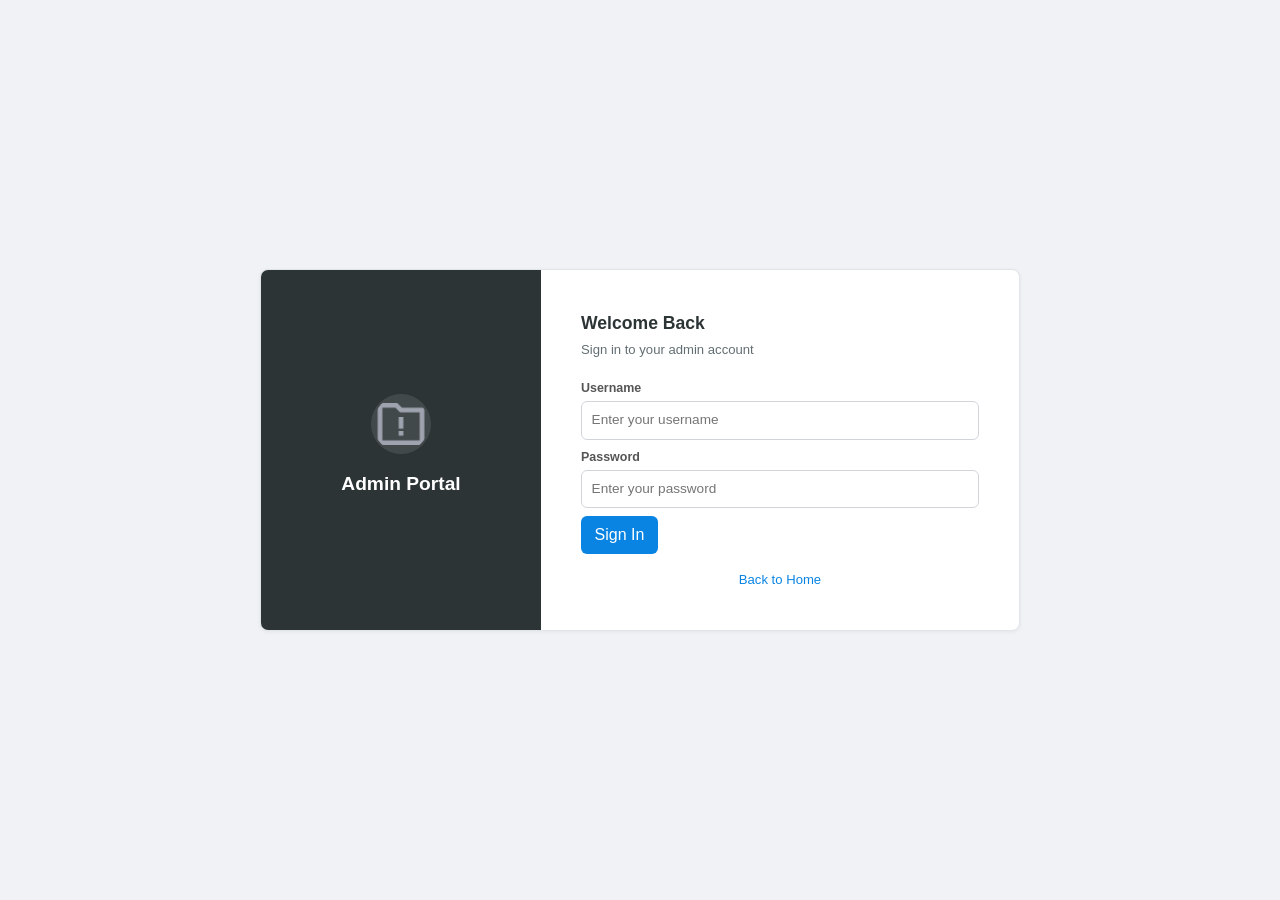
==== commit 6901f86a: "bug fixes: - proper failed courses and missed courses list in enrollment - fixed course editing - ed" ====
--- a/src/main/resources/static/admin-login.html
+++ b/src/main/resources/static/admin-login.html
@@ -11,7 +11,6 @@
     <div class="card-side">
       <img src="assets/placeholder/Placeholder.png" alt="SIS Logo">
       <h1>Admin Portal</h1>
-      <p>Secure access for system administrators to manage the Student Information System.</p>
     </div>
     <div class="card-form">
       <h2>Welcome Back</h2>
--- a/src/main/resources/static/css/style.css
+++ b/src/main/resources/static/css/style.css
@@ -113,6 +113,24 @@
 /* Misc */
 .readonly-field { background: #f5f6f8; color: #666; cursor: not-allowed; }
 .hidden { display: none !important; }
+
+/* Modal overlay for forms */
+.form-modal-overlay { position: fixed; inset: 0; background: rgba(0,0,0,0.5); z-index: 1000; display: flex; align-items: flex-start; justify-content: center; padding: 2rem; overflow-y: auto; }
+.form-modal { background: #fff; border-radius: 8px; width: 100%; max-width: 720px; max-height: calc(100vh - 4rem); overflow-y: auto; box-shadow: 0 10px 40px rgba(0,0,0,0.2); }
+.form-modal-header { display: flex; align-items: center; justify-content: space-between; padding: 1rem 1.25rem; border-bottom: 1px solid #e1e4e8; position: sticky; top: 0; background: #fff; z-index: 1; }
+.form-modal-header h2 { font-size: 1.05rem; }
+.form-modal-body { padding: 1.25rem; }
+.form-modal-close { background: none; border: none; font-size: 1.5rem; cursor: pointer; color: #888; padding: 0 0.25rem; }
+.form-modal-close:hover { color: #333; }
+
+/* Modal overlay */
+.modal-overlay { position: fixed; inset: 0; background: rgba(0,0,0,0.5); z-index: 1000; }
+
+/* Native dialog element */
+dialog { position: fixed; top: 50%; left: 50%; transform: translate(-50%, -50%); z-index: 1001; background: #fff; border-radius: 8px; width: 100%; max-width: 720px; max-height: calc(100vh - 4rem); overflow-y: auto; box-shadow: 0 10px 40px rgba(0,0,0,0.2); border: none; padding: 1.25rem; }
+dialog::backdrop { position: fixed; inset: 0; background: rgba(0,0,0,0.5); z-index: 1000; }
+dialog .fieldset-title { margin-top: 0; }
+dialog .form-actions { position: sticky; bottom: 0; background: #fff; padding: 1rem 0; margin-top: 1rem; border-top: 1px solid #e1e4e8; }
 .section-title { font-size: 0.9rem; font-weight: 700; margin: 0.85rem 0 0.4rem; color: #2d3436; }
 .fieldset-title { font-size: 0.85rem; font-weight: 700; margin-bottom: 0.4rem; color: #333; padding-bottom: 0.2rem; border-bottom: 2px solid #0984e3; display: inline-block; }
 .form-actions { display: flex; gap: 0.5rem; flex-wrap: wrap; margin-top: 0.5rem; }
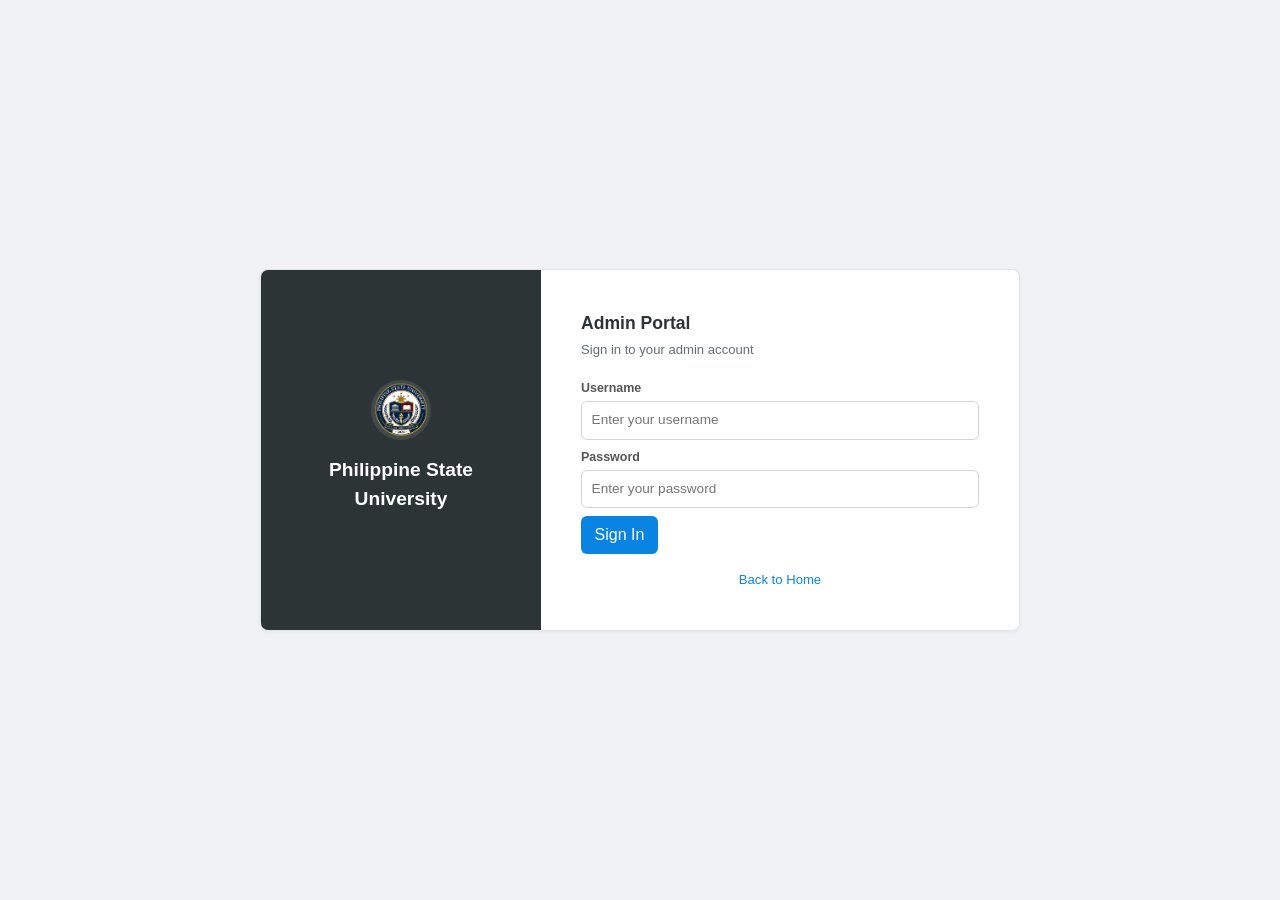
==== commit 421910e4: "added proper branding" ====
--- a/src/main/resources/static/admin-login.html
+++ b/src/main/resources/static/admin-login.html
@@ -10,10 +10,10 @@
   <div class="card wide">
     <div class="card-side">
       <img src="assets/placeholder/Placeholder.png" alt="SIS Logo">
-      <h1>Admin Portal</h1>
+      <h1>Philippine State University</h1>
     </div>
     <div class="card-form">
-      <h2>Welcome Back</h2>
+      <h2>Admin Portal</h2>
       <p class="subtitle">Sign in to your admin account</p>
       <div id="msg" class="msg hidden"></div>
       <form id="form">
